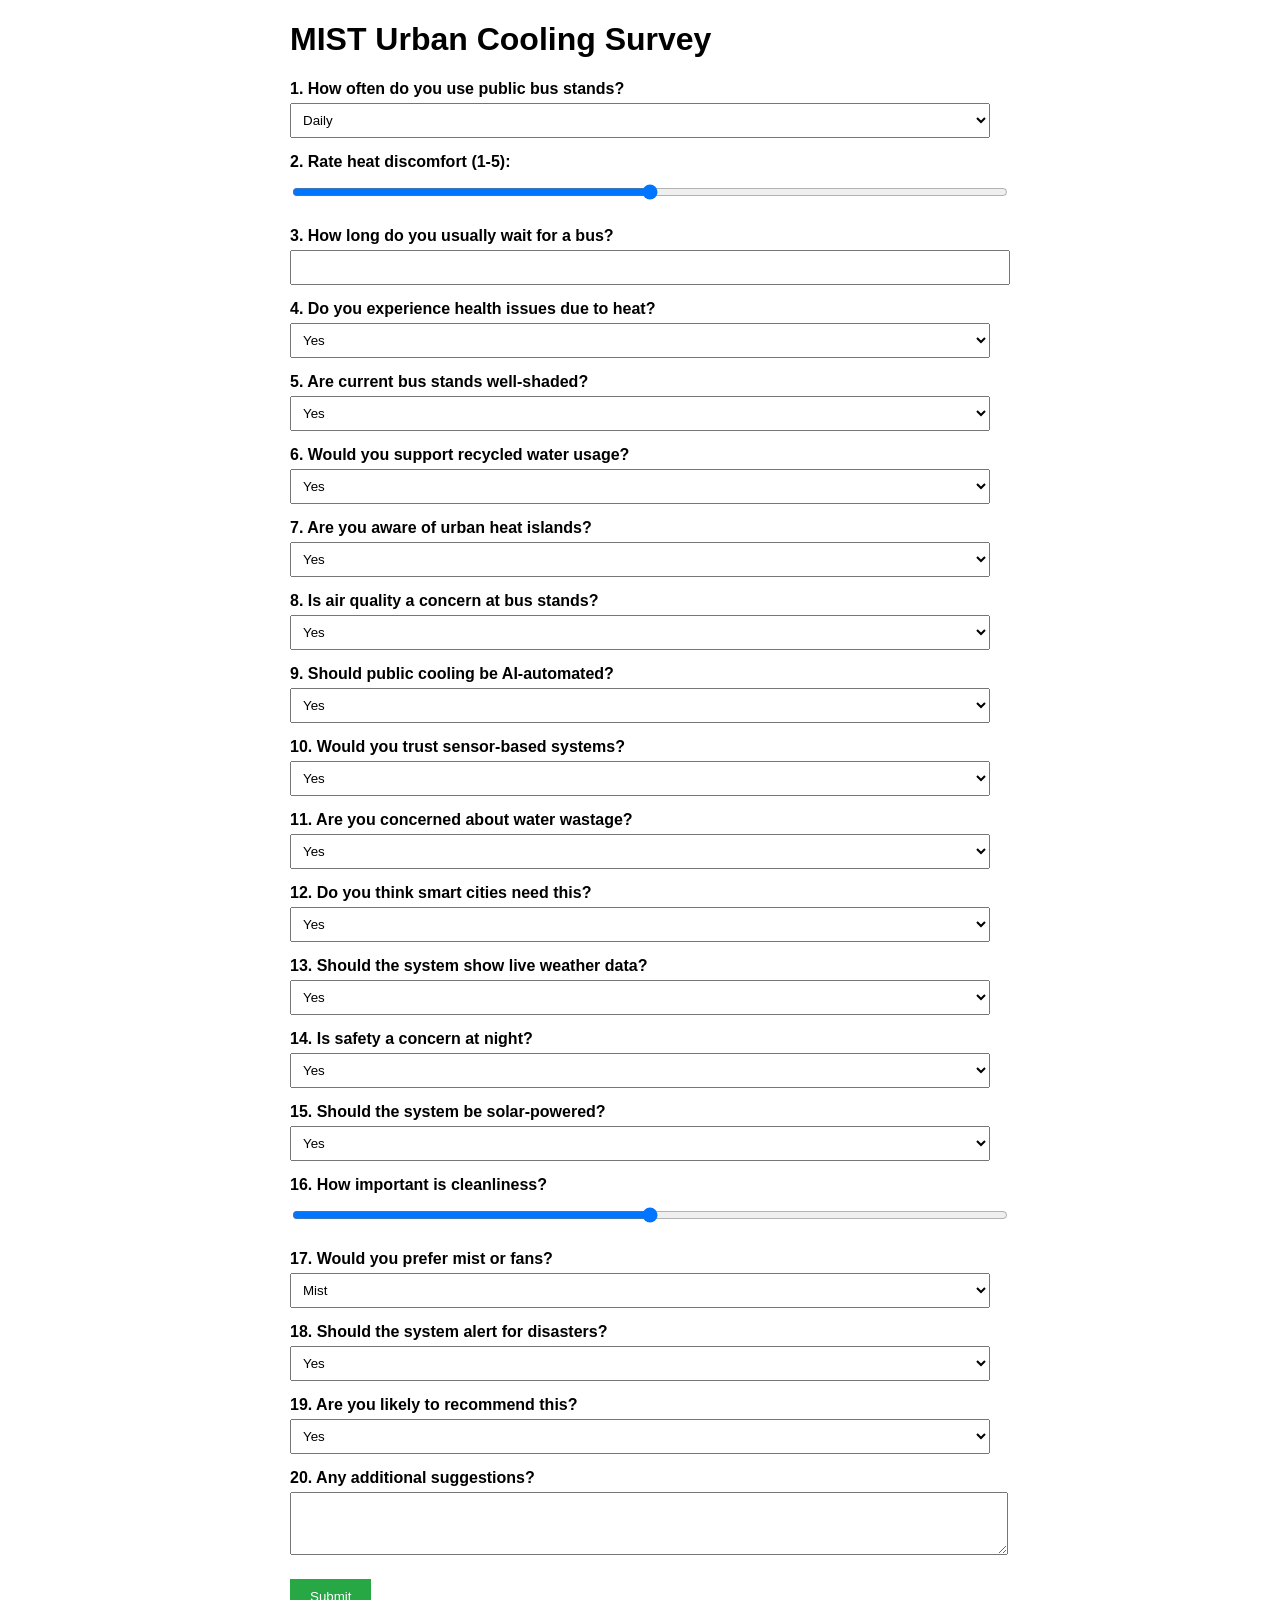
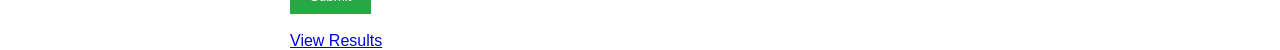
==== index.html @ 185f7aed "Create initial HTML structure for survey form" ====
<!DOCTYPE html>
<html lang="en">
<head>
    <meta charset="UTF-8">
    <title>MIST Infrastructure Survey</title>
    <style>
        body { font-family: sans-serif; margin: 40px; max-width: 700px; margin: auto; }
        label { display: block; margin-top: 15px; font-weight: bold; }
        input, select, textarea { width: 100%; padding: 8px; margin-top: 5px; }
        button { margin-top: 20px; padding: 10px 20px; background: #28a745; color: white; border: none; cursor: pointer; }
    </style>
</head>
<body>
    <h1>MIST Urban Cooling Survey</h1>
    <form>
        <!-- 1-5 -->
        <label>1. How often do you use public bus stands?</label>
        <select><option>Daily</option><option>Weekly</option><option>Rarely</option></select>
        <label>2. Rate heat discomfort (1-5):</label><input type="range" min="1" max="5">
        <label>3. How long do you usually wait for a bus?</label><input type="text">
        <label>4. Do you experience health issues due to heat?</label><select><option>Yes</option><option>No</option></select>
        <label>5. Are current bus stands well-shaded?</label><select><option>Yes</option><option>No</option></select>
        <!-- 6-10 -->
        <label>6. Would you support recycled water usage?</label><select><option>Yes</option><option>No</option></select>
        <label>7. Are you aware of urban heat islands?</label><select><option>Yes</option><option>No</option></select>
        <label>8. Is air quality a concern at bus stands?</label><select><option>Yes</option><option>No</option></select>
        <label>9. Should public cooling be AI-automated?</label><select><option>Yes</option><option>No</option></select>
        <label>10. Would you trust sensor-based systems?</label><select><option>Yes</option><option>No</option></select>
        <!-- 11-15 -->
        <label>11. Are you concerned about water wastage?</label><select><option>Yes</option><option>No</option></select>
        <label>12. Do you think smart cities need this?</label><select><option>Yes</option><option>No</option></select>
        <label>13. Should the system show live weather data?</label><select><option>Yes</option><option>No</option></select>
        <label>14. Is safety a concern at night?</label><select><option>Yes</option><option>No</option></select>
        <label>15. Should the system be solar-powered?</label><select><option>Yes</option><option>No</option></select>
        <!-- 16-20 -->
        <label>16. How important is cleanliness?</label><input type="range" min="1" max="5">
        <label>17. Would you prefer mist or fans?</label><select><option>Mist</option><option>Fans</option></select>
        <label>18. Should the system alert for disasters?</label><select><option>Yes</option><option>No</option></select>
        <label>19. Are you likely to recommend this?</label><select><option>Yes</option><option>No</option></select>
        <label>20. Any additional suggestions?</label><textarea rows="3"></textarea>
        
        <button type="button" onclick="alert('Survey Submitted!')">Submit</button>
    </form>
    <br><a href="results.html">View Results</a>
</body>
</html>
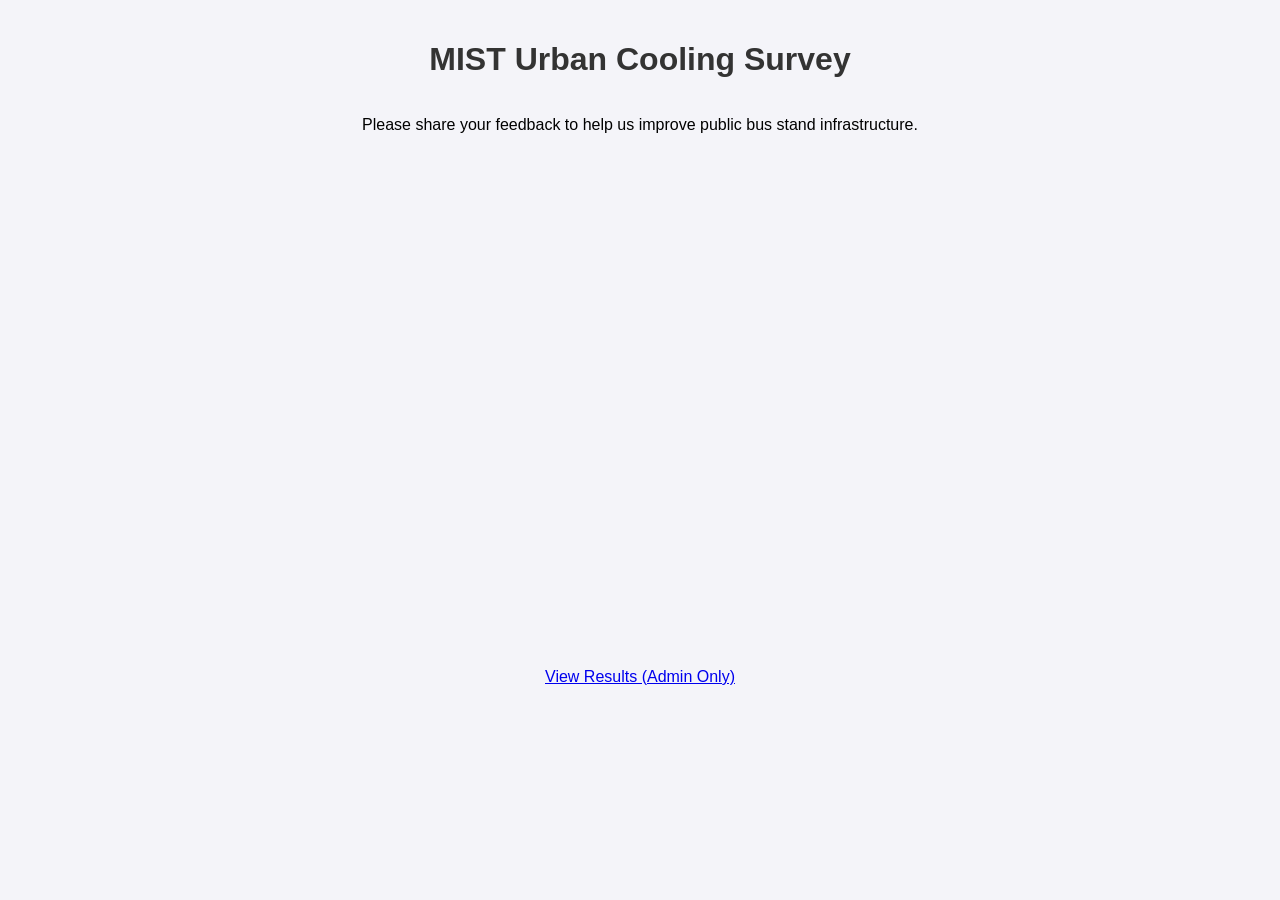
==== commit aa3ed70c: "Revamp survey form layout and style Updated the layout and style of the survey form, added a feedbac" ====
--- a/index.html
+++ b/index.html
@@ -2,45 +2,38 @@
 <html lang="en">
 <head>
     <meta charset="UTF-8">
+    <meta name="viewport" content="width=device-width, initial-scale=1.0">
     <title>MIST Infrastructure Survey</title>
     <style>
-        body { font-family: sans-serif; margin: 40px; max-width: 700px; margin: auto; }
-        label { display: block; margin-top: 15px; font-weight: bold; }
-        input, select, textarea { width: 100%; padding: 8px; margin-top: 5px; }
-        button { margin-top: 20px; padding: 10px 20px; background: #28a745; color: white; border: none; cursor: pointer; }
+        body {
+            font-family: sans-serif;
+            margin: 0;
+            padding: 20px;
+            background-color: #f4f4f9;
+            display: flex;
+            flex-direction: column;
+            align-items: center;
+        }
+        h1 { color: #333; }
+        /* This container ensures the form has enough space */
+        .typeform-container {
+            width: 100%;
+            max-width: 800px;
+            min-height: 500px;
+        }
     </style>
 </head>
 <body>
+
     <h1>MIST Urban Cooling Survey</h1>
-    <form>
-        <!-- 1-5 -->
-        <label>1. How often do you use public bus stands?</label>
-        <select><option>Daily</option><option>Weekly</option><option>Rarely</option></select>
-        <label>2. Rate heat discomfort (1-5):</label><input type="range" min="1" max="5">
-        <label>3. How long do you usually wait for a bus?</label><input type="text">
-        <label>4. Do you experience health issues due to heat?</label><select><option>Yes</option><option>No</option></select>
-        <label>5. Are current bus stands well-shaded?</label><select><option>Yes</option><option>No</option></select>
-        <!-- 6-10 -->
-        <label>6. Would you support recycled water usage?</label><select><option>Yes</option><option>No</option></select>
-        <label>7. Are you aware of urban heat islands?</label><select><option>Yes</option><option>No</option></select>
-        <label>8. Is air quality a concern at bus stands?</label><select><option>Yes</option><option>No</option></select>
-        <label>9. Should public cooling be AI-automated?</label><select><option>Yes</option><option>No</option></select>
-        <label>10. Would you trust sensor-based systems?</label><select><option>Yes</option><option>No</option></select>
-        <!-- 11-15 -->
-        <label>11. Are you concerned about water wastage?</label><select><option>Yes</option><option>No</option></select>
-        <label>12. Do you think smart cities need this?</label><select><option>Yes</option><option>No</option></select>
-        <label>13. Should the system show live weather data?</label><select><option>Yes</option><option>No</option></select>
-        <label>14. Is safety a concern at night?</label><select><option>Yes</option><option>No</option></select>
-        <label>15. Should the system be solar-powered?</label><select><option>Yes</option><option>No</option></select>
-        <!-- 16-20 -->
-        <label>16. How important is cleanliness?</label><input type="range" min="1" max="5">
-        <label>17. Would you prefer mist or fans?</label><select><option>Mist</option><option>Fans</option></select>
-        <label>18. Should the system alert for disasters?</label><select><option>Yes</option><option>No</option></select>
-        <label>19. Are you likely to recommend this?</label><select><option>Yes</option><option>No</option></select>
-        <label>20. Any additional suggestions?</label><textarea rows="3"></textarea>
-        
-        <button type="button" onclick="alert('Survey Submitted!')">Submit</button>
-    </form>
-    <br><a href="results.html">View Results</a>
+    <p>Please share your feedback to help us improve public bus stand infrastructure.</p>
+
+    <!-- Typeform Embed -->
+    <div data-tf-live="01KWRHHAXMXW1EHMQ1QR3MND0Y" class="typeform-container"></div>
+    <script src="//embed.typeform.com/next/embed.js"></script>
+
+    <br>
+    <a href="results.html">View Results (Admin Only)</a>
+
 </body>
 </html>
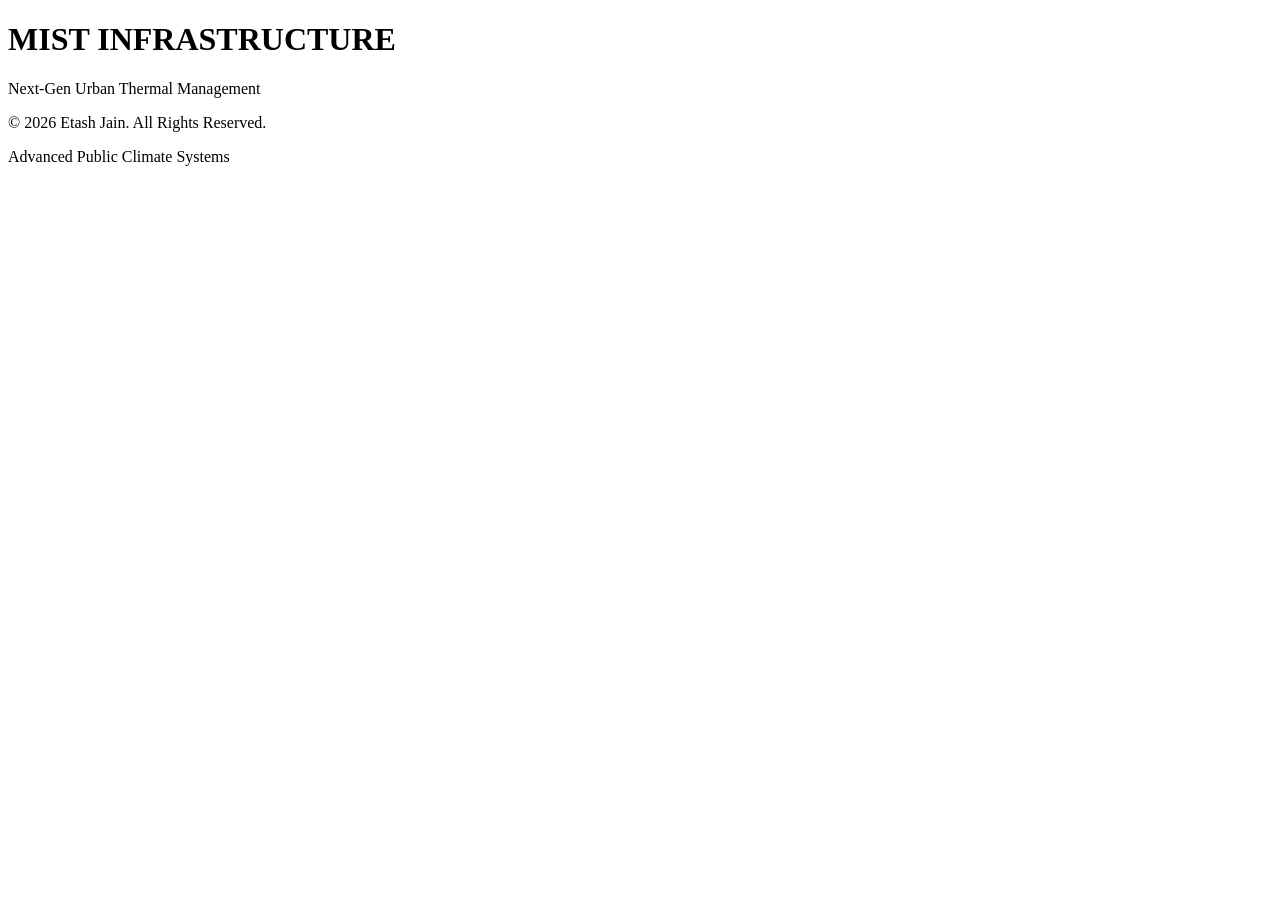
==== commit e2134259: "Update title and structure for infrastructure survey" ====
--- a/index.html
+++ b/index.html
@@ -3,37 +3,38 @@
 <head>
     <meta charset="UTF-8">
     <meta name="viewport" content="width=device-width, initial-scale=1.0">
-    <title>MIST Infrastructure Survey</title>
-    <style>
-        body {
-            font-family: sans-serif;
-            margin: 0;
-            padding: 20px;
-            background-color: #f4f4f9;
-            display: flex;
-            flex-direction: column;
-            align-items: center;
-        }
-        h1 { color: #333; }
-        /* This container ensures the form has enough space */
-        .typeform-container {
-            width: 100%;
-            max-width: 800px;
-            min-height: 500px;
-        }
-    </style>
+    <title>MIST | Urban Climate Infrastructure</title>
+    <link rel="stylesheet" href="styles.css">
 </head>
 <body>
 
-    <h1>MIST Urban Cooling Survey</h1>
-    <p>Please share your feedback to help us improve public bus stand infrastructure.</p>
+    <!-- Ambient Liquid Background -->
+    <div class="liquid-ambient-container">
+        <div class="liquid-orb orb-cyan"></div>
+        <div class="liquid-orb orb-purple"></div>
+        <div class="liquid-orb orb-blue"></div>
+    </div>
 
-    <!-- Typeform Embed -->
-    <div data-tf-live="01KWRHHAXMXW1EHMQ1QR3MND0Y" class="typeform-container"></div>
+    <!-- Main Interface -->
+    <div class="app-shell">
+        <header class="liquid-header">
+            <h1 class="glare-text">MIST INFRASTRUCTURE</h1>
+            <p class="subtitle">Next-Gen Urban Thermal Management</p>
+        </header>
+
+        <section class="liquid-glass-card">
+            <div class="card-glow-edge"></div>
+            <div class="typeform-viewport" data-tf-live="01KWRHHAXMXW1EHMQ1QR3MND0Y"></div>
+        </section>
+
+        <footer class="liquid-footer">
+            <div class="footer-divider"></div>
+            <p class="copyright">© 2026 Etash Jain. All Rights Reserved.</p>
+            <p class="tagline">Advanced Public Climate Systems</p>
+        </footer>
+    </div>
+
     <script src="//embed.typeform.com/next/embed.js"></script>
-
-    <br>
-    <a href="results.html">View Results (Admin Only)</a>
-
+    <script src="script.js"></script>
 </body>
 </html>
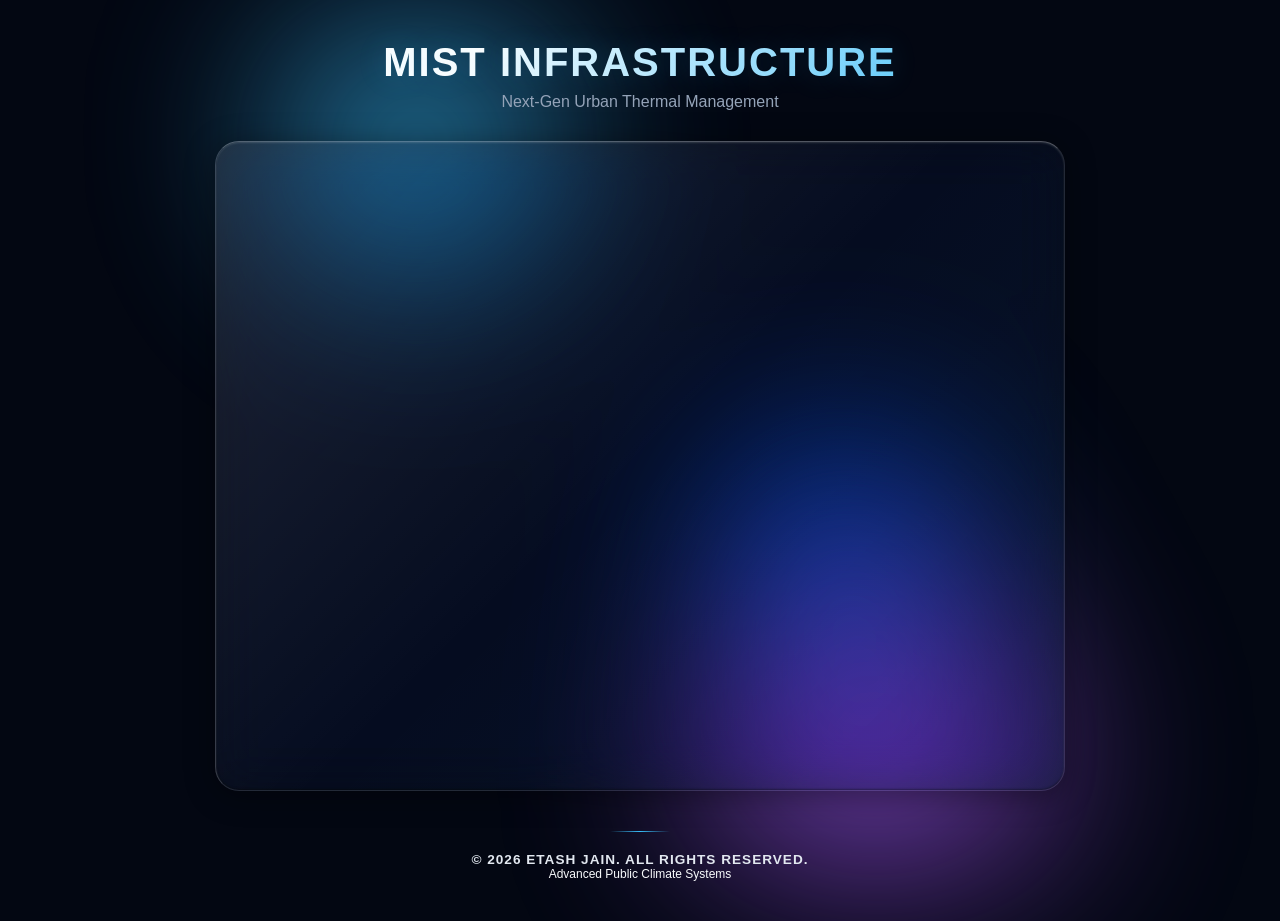
==== commit 4e061643: "Remove comments from index.html Removed comments for ambient liquid background and main interface." ====
--- a/index.html
+++ b/index.html
@@ -8,15 +8,13 @@
 </head>
 <body>
 
-    <!-- Ambient Liquid Background -->
     <div class="liquid-ambient-container">
         <div class="liquid-orb orb-cyan"></div>
         <div class="liquid-orb orb-purple"></div>
         <div class="liquid-orb orb-blue"></div>
     </div>
 
-    <!-- Main Interface -->
-    <div class="app-shell">
+        <div class="app-shell">
         <header class="liquid-header">
             <h1 class="glare-text">MIST INFRASTRUCTURE</h1>
             <p class="subtitle">Next-Gen Urban Thermal Management</p>
--- a/styles.css
+++ b/styles.css
@@ -0,0 +1,184 @@
+:root {
+    --bg-dark: #030712;
+    --glass-fill: rgba(15, 23, 42, 0.35);
+    --glass-border: rgba(255, 255, 255, 0.12);
+    --specular-glow: rgba(56, 189, 248, 0.4);
+    --neon-cyan: #38bdf8;
+    --neon-purple: #a855f7;
+    --neon-blue: #2563eb;
+}
+
+* {
+    box-sizing: border-box;
+    margin: 0;
+    padding: 0;
+}
+
+body {
+    background-color: var(--bg-dark);
+    font-family: 'Inter', sans-serif;
+    color: #f8fafc;
+    overflow-x: hidden;
+    min-height: 100vh;
+    display: flex;
+    justify-content: center;
+    align-items: center;
+    padding: 40px 20px;
+}
+
+/* Liquid Ambient Background Physics */
+.liquid-ambient-container {
+    position: fixed;
+    top: 0;
+    left: 0;
+    width: 100vw;
+    height: 100vh;
+    z-index: -1;
+    overflow: hidden;
+    filter: blur(80px);
+    opacity: 0.75;
+}
+
+.liquid-orb {
+    position: absolute;
+    border-radius: 50%;
+    mix-blend-mode: screen;
+    animation: floatFluid 20s infinite alternate ease-in-out;
+}
+
+.orb-cyan {
+    width: 450px;
+    height: 450px;
+    background: radial-gradient(circle, var(--neon-cyan) 0%, rgba(56,189,248,0) 70%);
+    top: -10%;
+    left: 15%;
+    animation-duration: 22s;
+}
+
+.orb-purple {
+    width: 550px;
+    height: 550px;
+    background: radial-gradient(circle, var(--neon-purple) 0%, rgba(168,85,247,0) 70%);
+    bottom: -15%;
+    right: 10%;
+    animation-duration: 28s;
+}
+
+.orb-blue {
+    width: 400px;
+    height: 400px;
+    background: radial-gradient(circle, var(--neon-blue) 0%, rgba(37,99,235,0) 70%);
+    top: 40%;
+    left: 50%;
+    animation-duration: 18s;
+}
+
+/* Main Layout Interface */
+.app-shell {
+    width: 100%;
+    max-width: 850px;
+    display: flex;
+    flex-direction: column;
+    gap: 30px;
+    z-index: 1;
+}
+
+.liquid-header {
+    text-align: center;
+}
+
+.glare-text {
+    font-size: 2.5rem;
+    font-weight: 700;
+    letter-spacing: 2px;
+    background: linear-gradient(135deg, #ffffff 30%, var(--neon-cyan) 100%);
+    -webkit-background-clip: text;
+    -webkit-text-fill-color: transparent;
+    text-shadow: 0 0 30px rgba(56, 189, 248, 0.2);
+}
+
+.subtitle {
+    color: #94a3b8;
+    margin-top: 8px;
+    font-size: 1rem;
+    font-weight: 300;
+}
+
+/* The Perfect Liquid Glass Card Plate */
+.liquid-glass-card {
+    position: relative;
+    width: 100%;
+    background: var(--glass-fill);
+    
+    /* Perfect Refractive Physics */
+    backdrop-filter: blur(24px) saturate(180%) brightness(105%);
+    -webkit-backdrop-filter: blur(24px) saturate(180%) brightness(105%);
+    
+    /* Multidirectional Specular Highlights */
+    border: 1px solid var(--glass-border);
+    border-top: 1px solid rgba(255, 255, 255, 0.3);
+    border-left: 1px solid rgba(255, 255, 255, 0.2);
+    
+    border-radius: 24px;
+    padding: 24px;
+    box-shadow: 
+        0 4px 30px rgba(0, 0, 0, 0.4),
+        inset 0 1px 2px rgba(255, 255, 255, 0.15),
+        inset 0 -1px 2px rgba(0, 0, 0, 0.4);
+        
+    transition: transform 0.4s cubic-bezier(0.16, 1, 0.3, 1), box-shadow 0.4s ease;
+    overflow: hidden;
+}
+
+.liquid-glass-card:hover {
+    transform: translateY(-2px);
+    box-shadow: 
+        0 12px 40px rgba(0, 0, 0, 0.5),
+        0 0 20px var(--specular-glow),
+        inset 0 1px 3px rgba(255, 255, 255, 0.25);
+}
+
+.typeform-viewport {
+    min-height: 600px;
+    width: 100%;
+    border-radius: 16px;
+    overflow: hidden;
+}
+
+/* Dynamic Interactive Rim Lighting effect */
+.card-glow-edge {
+    position: absolute;
+    top: 0;
+    left: 0;
+    width: 100%;
+    height: 100%;
+    border-radius: 24px;
+    pointer-events: none;
+    background: linear-gradient(135deg, rgba(255,255,255,0.1) 0%, rgba(255,255,255,0) 50%, rgba(56,189,248,0.05) 100%);
+    z-index: 2;
+}
+
+/* Premium Technical Footer Elements */
+.liquid-footer {
+    text-align: center;
+    margin-top: 10px;
+}
+
+.footer-divider {
+    width: 60px;
+    height: 1px;
+    background: linear-gradient(90deg, rgba(56,189,248,0) 0%, var(--neon-cyan) 50%, rgba(56,189,248,0) 100%);
+    margin: 0 auto 20px auto;
+}
+
+.copyright {
+    font-size: 0.85rem;
+    font-weight: 600;
+    letter-spacing: 1px;
+    color: #e2e8f0;
+    text-transform: uppercase;
+}
+
+.tagline {
+    font-size: 0.75rem;
+    colorSorry, something went wrong. Please try your request again.
